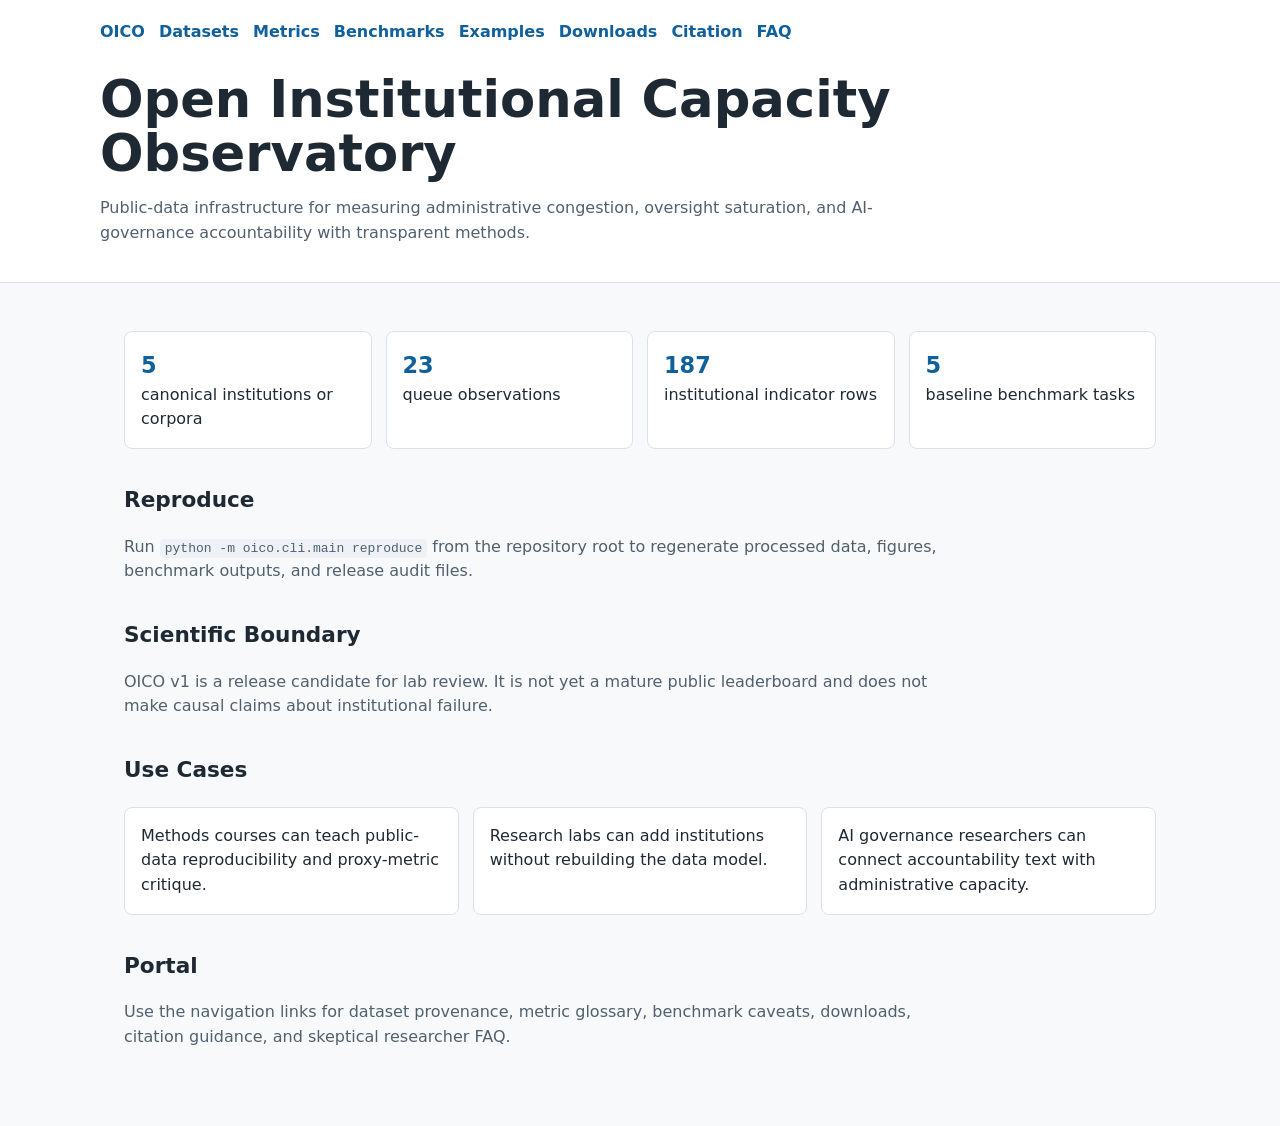
==== website/index.html @ 18b4335b "Release OICO v1.0.0-rc1" ====
<!doctype html>
<html lang="en">
<head>
  <meta charset="utf-8">
  <meta name="viewport" content="width=device-width, initial-scale=1">
  <title>Open Institutional Capacity Observatory</title>
  <link rel="stylesheet" href="style.css">
</head>
<body>
  <header>
    <nav>
      <a href="index.html">OICO</a>
      <a href="datasets.html">Datasets</a>
      <a href="metrics.html">Metrics</a>
      <a href="benchmarks.html">Benchmarks</a>
      <a href="examples.html">Examples</a>
      <a href="downloads.html">Downloads</a>
      <a href="citation.html">Citation</a>
      <a href="faq.html">FAQ</a>
    </nav>
    <div class="hero">
      <h1>Open Institutional Capacity Observatory</h1>
      <p>Public-data infrastructure for measuring administrative congestion, oversight saturation, and AI-governance accountability with transparent methods.</p>
    </div>
  </header>
  <main>
    <section class="grid" aria-label="release summary">
      <div class="item"><div class="metric">5</div><div>canonical institutions or corpora</div></div>
      <div class="item"><div class="metric">23</div><div>queue observations</div></div>
      <div class="item"><div class="metric">187</div><div>institutional indicator rows</div></div>
      <div class="item"><div class="metric">5</div><div>baseline benchmark tasks</div></div>
    </section>
    <h2>Reproduce</h2>
    <p>Run <code>python -m oico.cli.main reproduce</code> from the repository root to regenerate processed data, figures, benchmark outputs, and release audit files.</p>
    <h2>Scientific Boundary</h2>
    <p>OICO v1 is a release candidate for lab review. It is not yet a mature public leaderboard and does not make causal claims about institutional failure.</p>
    <h2>Use Cases</h2>
    <div class="grid">
      <div class="item">Methods courses can teach public-data reproducibility and proxy-metric critique.</div>
      <div class="item">Research labs can add institutions without rebuilding the data model.</div>
      <div class="item">AI governance researchers can connect accountability text with administrative capacity.</div>
    </div>
    <h2>Portal</h2>
    <p>Use the navigation links for dataset provenance, metric glossary, benchmark caveats, downloads, citation guidance, and skeptical researcher FAQ.</p>
  </main>
</body>
</html>
---- website/style.css ----
:root {
  color-scheme: light;
  --ink: #1f2933;
  --muted: #52606d;
  --line: #d9e2ec;
  --accent: #0f609b;
  --green: #2f855a;
  --bg: #f7f9fb;
}

* { box-sizing: border-box; }
body {
  margin: 0;
  font-family: system-ui, -apple-system, Segoe UI, sans-serif;
  color: var(--ink);
  background: var(--bg);
  line-height: 1.55;
}
header {
  background: #fff;
  border-bottom: 1px solid var(--line);
  padding: 20px 24px;
}
nav, main, .hero { max-width: 1080px; margin: 0 auto; }
nav { display: flex; flex-wrap: wrap; gap: 14px; align-items: center; }
nav a { color: var(--accent); text-decoration: none; font-weight: 650; }
main { padding: 28px 24px 60px; }
h1 { font-size: clamp(2rem, 4vw, 4rem); line-height: 1.05; margin: 28px 0 16px; letter-spacing: 0; }
h2 { margin-top: 34px; font-size: 1.35rem; }
p { max-width: 820px; color: var(--muted); }
.grid { display: grid; grid-template-columns: repeat(auto-fit, minmax(220px, 1fr)); gap: 14px; margin-top: 20px; }
.item { background: #fff; border: 1px solid var(--line); border-radius: 8px; padding: 16px; }
.metric { font-weight: 700; color: var(--accent); font-size: 1.4rem; }
code { background: #eef2f7; padding: 2px 5px; border-radius: 4px; }
table { width: 100%; border-collapse: collapse; background: #fff; border: 1px solid var(--line); }
td, th { padding: 10px 12px; border-bottom: 1px solid var(--line); text-align: left; vertical-align: top; }
th { color: var(--muted); font-size: .9rem; }
a { color: var(--accent); }
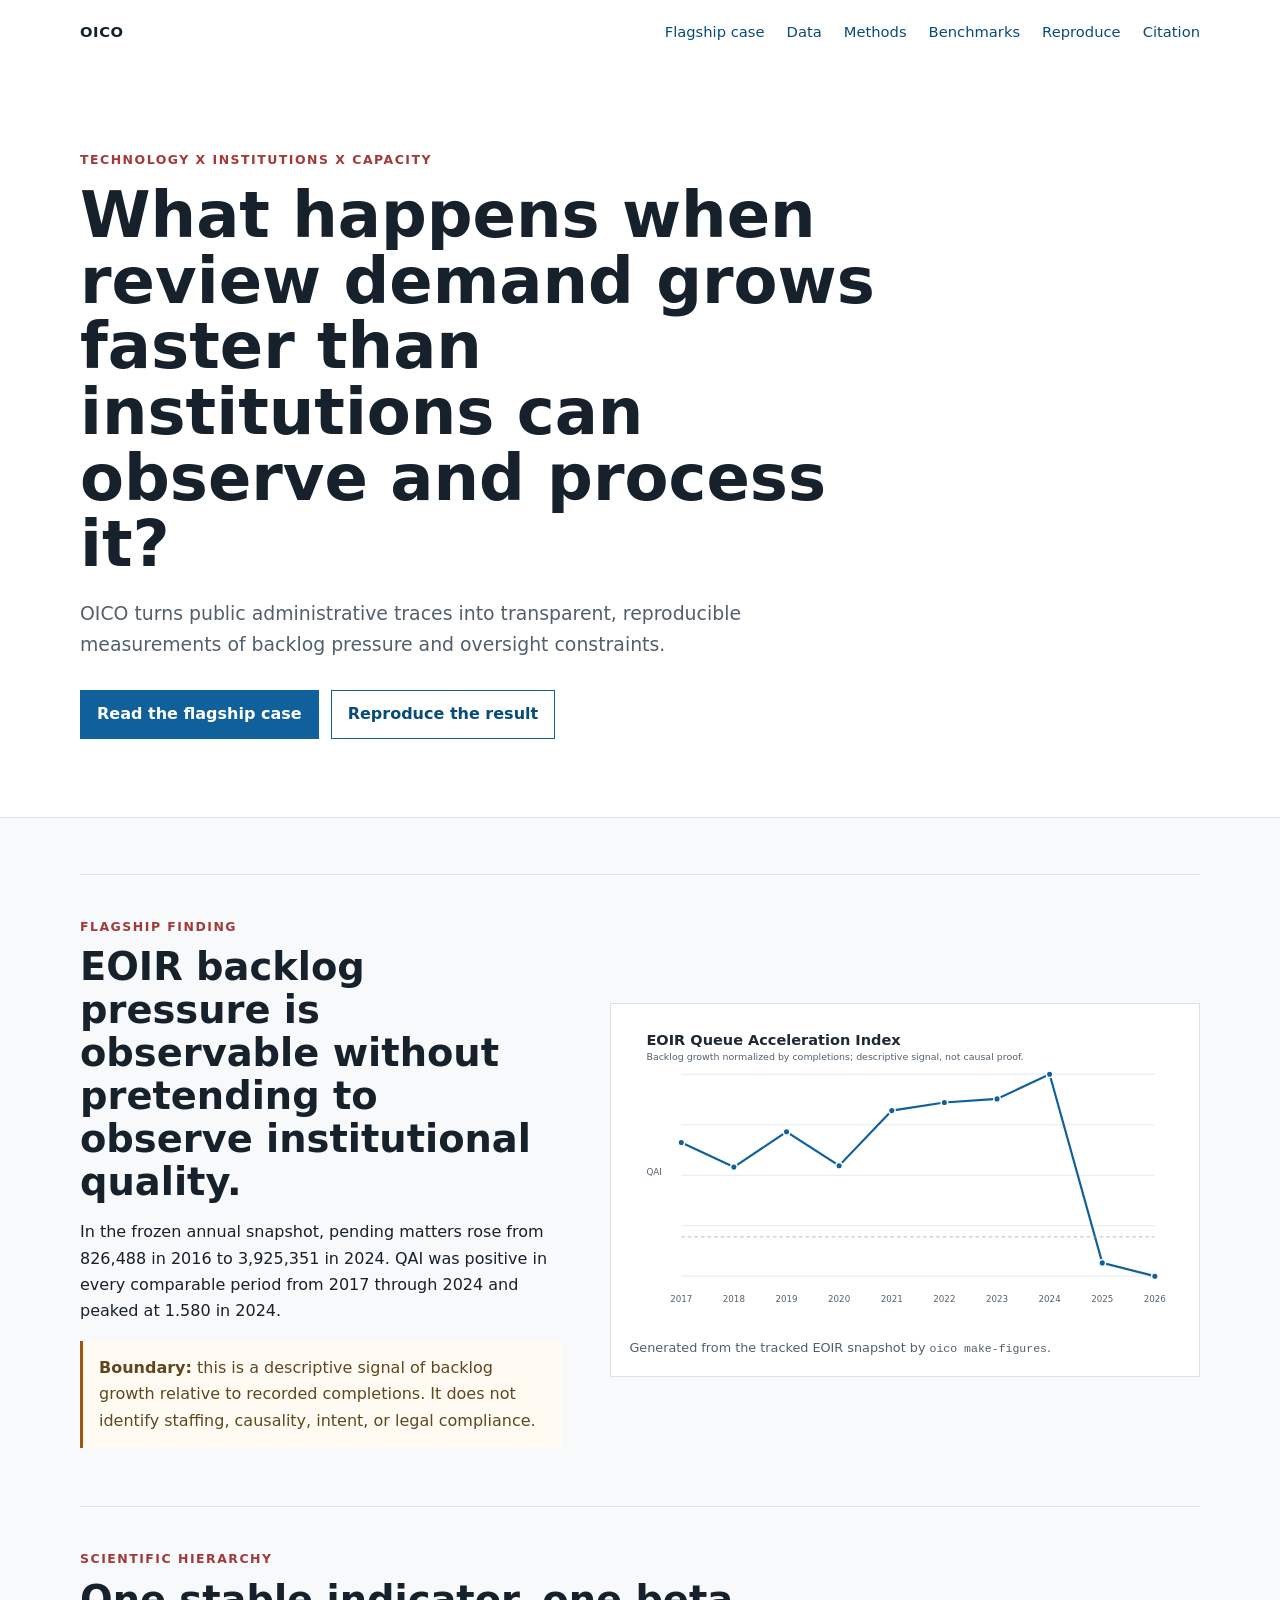
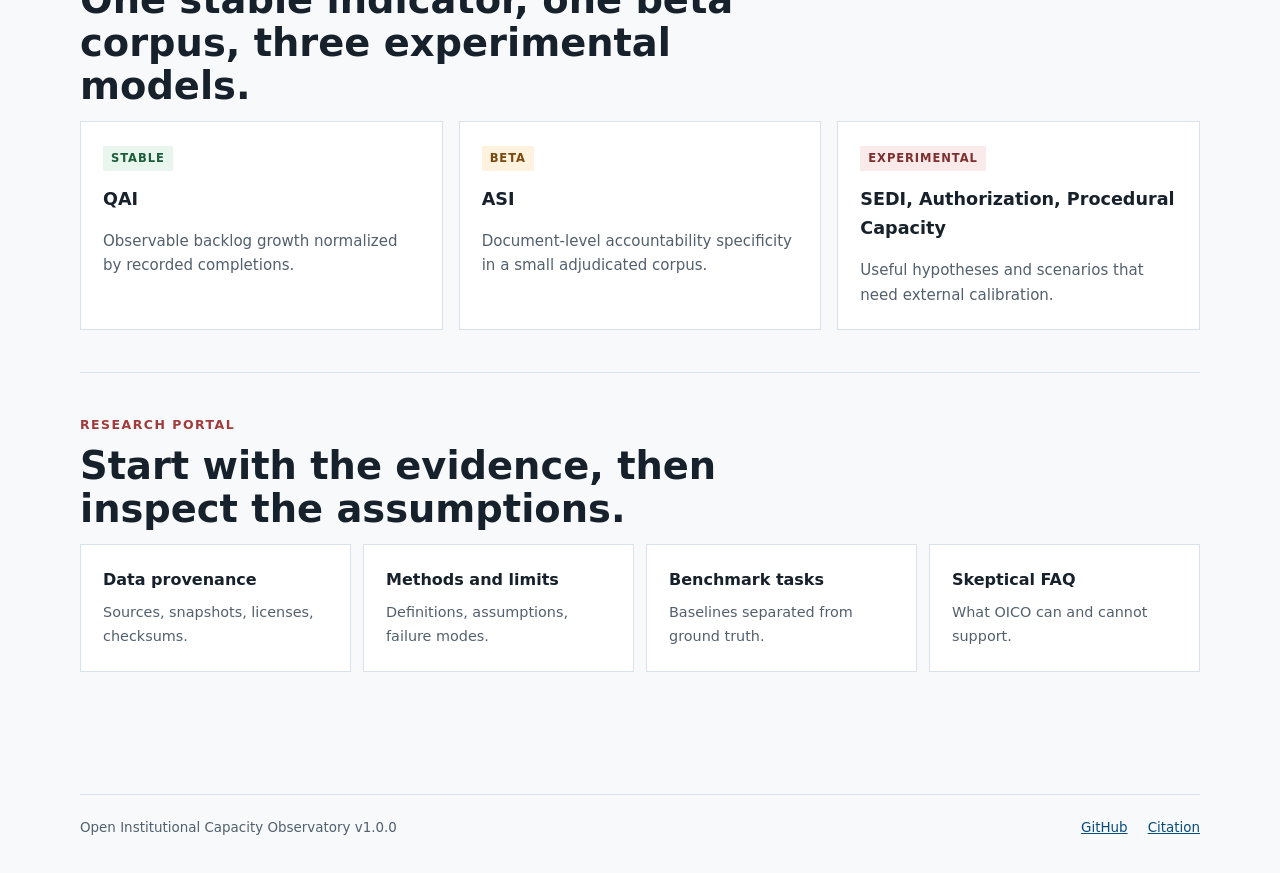
==== commit 0e3d1a21: "docs: rebuild public research narrative and onboarding" ====
--- a/website/index.html
+++ b/website/index.html
@@ -3,45 +3,64 @@
 <head>
   <meta charset="utf-8">
   <meta name="viewport" content="width=device-width, initial-scale=1">
-  <title>Open Institutional Capacity Observatory</title>
+  <meta name="description" content="Open research software for measuring observable administrative congestion and oversight constraints from public data.">
+  <title>OICO | Open Institutional Capacity Observatory</title>
   <link rel="stylesheet" href="style.css">
 </head>
 <body>
-  <header>
-    <nav>
-      <a href="index.html">OICO</a>
-      <a href="datasets.html">Datasets</a>
-      <a href="metrics.html">Metrics</a>
+  <header class="masthead">
+    <nav aria-label="Primary navigation">
+      <a class="brand" href="index.html">OICO</a>
+      <a href="examples.html">Flagship case</a>
+      <a href="datasets.html">Data</a>
+      <a href="metrics.html">Methods</a>
       <a href="benchmarks.html">Benchmarks</a>
-      <a href="examples.html">Examples</a>
-      <a href="downloads.html">Downloads</a>
+      <a href="downloads.html">Reproduce</a>
       <a href="citation.html">Citation</a>
-      <a href="faq.html">FAQ</a>
     </nav>
     <div class="hero">
-      <h1>Open Institutional Capacity Observatory</h1>
-      <p>Public-data infrastructure for measuring administrative congestion, oversight saturation, and AI-governance accountability with transparent methods.</p>
+      <p class="eyebrow">Technology x institutions x capacity</p>
+      <h1>What happens when review demand grows faster than institutions can observe and process it?</h1>
+      <p class="lede">OICO turns public administrative traces into transparent, reproducible measurements of backlog pressure and oversight constraints.</p>
+      <div class="actions">
+        <a class="button primary" href="examples.html">Read the flagship case</a>
+        <a class="button secondary" href="downloads.html">Reproduce the result</a>
+      </div>
     </div>
   </header>
   <main>
-    <section class="grid" aria-label="release summary">
-      <div class="item"><div class="metric">5</div><div>canonical institutions or corpora</div></div>
-      <div class="item"><div class="metric">23</div><div>queue observations</div></div>
-      <div class="item"><div class="metric">187</div><div>institutional indicator rows</div></div>
-      <div class="item"><div class="metric">5</div><div>baseline benchmark tasks</div></div>
+    <section class="feature" aria-labelledby="finding-title">
+      <div>
+        <p class="eyebrow">Flagship finding</p>
+        <h2 id="finding-title">EOIR backlog pressure is observable without pretending to observe institutional quality.</h2>
+        <p>In the frozen annual snapshot, pending matters rose from 826,488 in 2016 to 3,925,351 in 2024. QAI was positive in every comparable period from 2017 through 2024 and peaked at 1.580 in 2024.</p>
+        <p class="boundary"><strong>Boundary:</strong> this is a descriptive signal of backlog growth relative to recorded completions. It does not identify staffing, causality, intent, or legal compliance.</p>
+      </div>
+      <figure>
+        <img src="assets/qai_eoir.svg" alt="Line chart of EOIR Queue Acceleration Index by fiscal year, with positive values through 2024 and negative values in later snapshot rows.">
+        <figcaption>Generated from the tracked EOIR snapshot by <code>oico make-figures</code>.</figcaption>
+      </figure>
     </section>
-    <h2>Reproduce</h2>
-    <p>Run <code>python -m oico.cli.main reproduce</code> from the repository root to regenerate processed data, figures, benchmark outputs, and release audit files.</p>
-    <h2>Scientific Boundary</h2>
-    <p>OICO v1 is a release candidate for lab review. It is not yet a mature public leaderboard and does not make causal claims about institutional failure.</p>
-    <h2>Use Cases</h2>
-    <div class="grid">
-      <div class="item">Methods courses can teach public-data reproducibility and proxy-metric critique.</div>
-      <div class="item">Research labs can add institutions without rebuilding the data model.</div>
-      <div class="item">AI governance researchers can connect accountability text with administrative capacity.</div>
-    </div>
-    <h2>Portal</h2>
-    <p>Use the navigation links for dataset provenance, metric glossary, benchmark caveats, downloads, citation guidance, and skeptical researcher FAQ.</p>
+    <section class="status-strip" aria-labelledby="status-title">
+      <p class="eyebrow">Scientific hierarchy</p>
+      <h2 id="status-title">One stable indicator, one beta corpus, three experimental models.</h2>
+      <div class="status-grid">
+        <div><span class="status stable">Stable</span><strong>QAI</strong><p>Observable backlog growth normalized by recorded completions.</p></div>
+        <div><span class="status beta">Beta</span><strong>ASI</strong><p>Document-level accountability specificity in a small adjudicated corpus.</p></div>
+        <div><span class="status experimental">Experimental</span><strong>SEDI, Authorization, Procedural Capacity</strong><p>Useful hypotheses and scenarios that need external calibration.</p></div>
+      </div>
+    </section>
+    <section class="portal" aria-labelledby="portal-title">
+      <p class="eyebrow">Research portal</p>
+      <h2 id="portal-title">Start with the evidence, then inspect the assumptions.</h2>
+      <div class="portal-links">
+        <a href="datasets.html"><strong>Data provenance</strong><span>Sources, snapshots, licenses, checksums.</span></a>
+        <a href="metrics.html"><strong>Methods and limits</strong><span>Definitions, assumptions, failure modes.</span></a>
+        <a href="benchmarks.html"><strong>Benchmark tasks</strong><span>Baselines separated from ground truth.</span></a>
+        <a href="faq.html"><strong>Skeptical FAQ</strong><span>What OICO can and cannot support.</span></a>
+      </div>
+    </section>
   </main>
+  <footer><span>Open Institutional Capacity Observatory v1.0.0</span><a href="https://github.com/SilverCoin256/open-institutional-capacity-observatory">GitHub</a><a href="citation.html">Citation</a></footer>
 </body>
 </html>
--- a/website/style.css
+++ b/website/style.css
@@ -1,38 +1,64 @@
 :root {
-  color-scheme: light;
-  --ink: #1f2933;
+  --ink: #17212b;
   --muted: #52606d;
   --line: #d9e2ec;
-  --accent: #0f609b;
+  --paper: #f7f9fb;
+  --panel: #ffffff;
+  --blue: #0f609b;
+  --blue-dark: #084c7a;
   --green: #2f855a;
-  --bg: #f7f9fb;
+  --amber: #9f580a;
+  --red: #a33a3a;
 }
 
 * { box-sizing: border-box; }
-body {
-  margin: 0;
-  font-family: system-ui, -apple-system, Segoe UI, sans-serif;
-  color: var(--ink);
-  background: var(--bg);
-  line-height: 1.55;
+body { margin: 0; background: var(--paper); color: var(--ink); font: 16px/1.65 system-ui, -apple-system, BlinkMacSystemFont, "Segoe UI", sans-serif; }
+a { color: var(--blue-dark); }
+a:hover { color: var(--red); }
+.masthead { border-bottom: 1px solid var(--line); background: var(--panel); }
+nav, main, footer { width: min(1120px, calc(100% - 40px)); margin: 0 auto; }
+nav { display: flex; gap: 22px; align-items: center; min-height: 64px; flex-wrap: wrap; }
+nav a { text-decoration: none; font-size: 0.92rem; }
+.brand { margin-right: auto; color: var(--ink); font-weight: 800; letter-spacing: 0.04em; }
+.hero { width: min(1120px, calc(100% - 40px)); margin: 0 auto; padding: 86px 0 78px; }
+.hero h1 { max-width: 830px; margin: 12px 0 20px; font-size: clamp(2.3rem, 5vw, 4.8rem); line-height: 1.03; letter-spacing: 0; }
+.lede { max-width: 680px; margin: 0; color: var(--muted); font-size: 1.18rem; }
+.eyebrow { margin: 0; color: var(--red); font-size: 0.78rem; font-weight: 800; letter-spacing: 0.12em; text-transform: uppercase; }
+.actions { display: flex; gap: 12px; margin-top: 30px; flex-wrap: wrap; }
+.button { display: inline-block; padding: 10px 16px; border: 1px solid var(--blue); text-decoration: none; font-weight: 700; }
+.button.primary { background: var(--blue); color: white; }
+.button.secondary { background: white; color: var(--blue-dark); }
+main { padding: 56px 0 80px; }
+section { padding: 42px 0; border-top: 1px solid var(--line); }
+h2 { max-width: 760px; margin: 8px 0 14px; font-size: clamp(1.6rem, 3vw, 2.5rem); line-height: 1.12; }
+p { max-width: 700px; }
+.feature { display: grid; grid-template-columns: minmax(0, 0.9fr) minmax(0, 1.1fr); gap: 48px; align-items: center; }
+figure { margin: 0; padding: 18px; background: var(--panel); border: 1px solid var(--line); }
+figure img { display: block; width: 100%; height: auto; }
+figcaption { margin-top: 10px; color: var(--muted); font-size: 0.8rem; }
+.boundary { padding: 14px 16px; border-left: 3px solid var(--amber); background: #fffaf2; color: #5f481f; }
+.status-grid { display: grid; grid-template-columns: repeat(3, 1fr); gap: 16px; }
+.status-grid > div, .portal-links a { display: block; padding: 22px; background: var(--panel); border: 1px solid var(--line); }
+.status-grid strong { display: block; margin-top: 14px; font-size: 1.1rem; }
+.status-grid p { margin-bottom: 0; color: var(--muted); font-size: 0.94rem; }
+.status { display: inline-block; padding: 3px 8px; font-size: 0.72rem; font-weight: 800; text-transform: uppercase; letter-spacing: 0.08em; }
+.status.stable { color: #1b5e3b; background: #e9f6ee; }
+.status.beta { color: #7b480e; background: #fff3df; }
+.status.experimental { color: #7e2f2f; background: #fbeaea; }
+.portal-links { display: grid; grid-template-columns: repeat(4, 1fr); gap: 12px; }
+.portal-links a { color: var(--ink); text-decoration: none; }
+.portal-links a:hover { border-color: var(--blue); }
+.portal-links strong, .portal-links span { display: block; }
+.portal-links span { margin-top: 8px; color: var(--muted); font-size: 0.9rem; }
+footer { display: flex; gap: 20px; padding: 22px 0 34px; border-top: 1px solid var(--line); color: var(--muted); font-size: 0.84rem; }
+footer span { margin-right: auto; }
+code { font-family: ui-monospace, SFMono-Regular, Menlo, monospace; font-size: 0.9em; }
+@media (max-width: 760px) {
+  nav { gap: 12px 16px; padding: 12px 0; }
+  .brand { width: 100%; }
+  .hero { padding: 56px 0; }
+  .feature, .status-grid, .portal-links { grid-template-columns: 1fr; }
+  main { padding-top: 24px; }
+  footer { flex-wrap: wrap; }
+  footer span { width: 100%; }
 }
-header {
-  background: #fff;
-  border-bottom: 1px solid var(--line);
-  padding: 20px 24px;
-}
-nav, main, .hero { max-width: 1080px; margin: 0 auto; }
-nav { display: flex; flex-wrap: wrap; gap: 14px; align-items: center; }
-nav a { color: var(--accent); text-decoration: none; font-weight: 650; }
-main { padding: 28px 24px 60px; }
-h1 { font-size: clamp(2rem, 4vw, 4rem); line-height: 1.05; margin: 28px 0 16px; letter-spacing: 0; }
-h2 { margin-top: 34px; font-size: 1.35rem; }
-p { max-width: 820px; color: var(--muted); }
-.grid { display: grid; grid-template-columns: repeat(auto-fit, minmax(220px, 1fr)); gap: 14px; margin-top: 20px; }
-.item { background: #fff; border: 1px solid var(--line); border-radius: 8px; padding: 16px; }
-.metric { font-weight: 700; color: var(--accent); font-size: 1.4rem; }
-code { background: #eef2f7; padding: 2px 5px; border-radius: 4px; }
-table { width: 100%; border-collapse: collapse; background: #fff; border: 1px solid var(--line); }
-td, th { padding: 10px 12px; border-bottom: 1px solid var(--line); text-align: left; vertical-align: top; }
-th { color: var(--muted); font-size: .9rem; }
-a { color: var(--accent); }
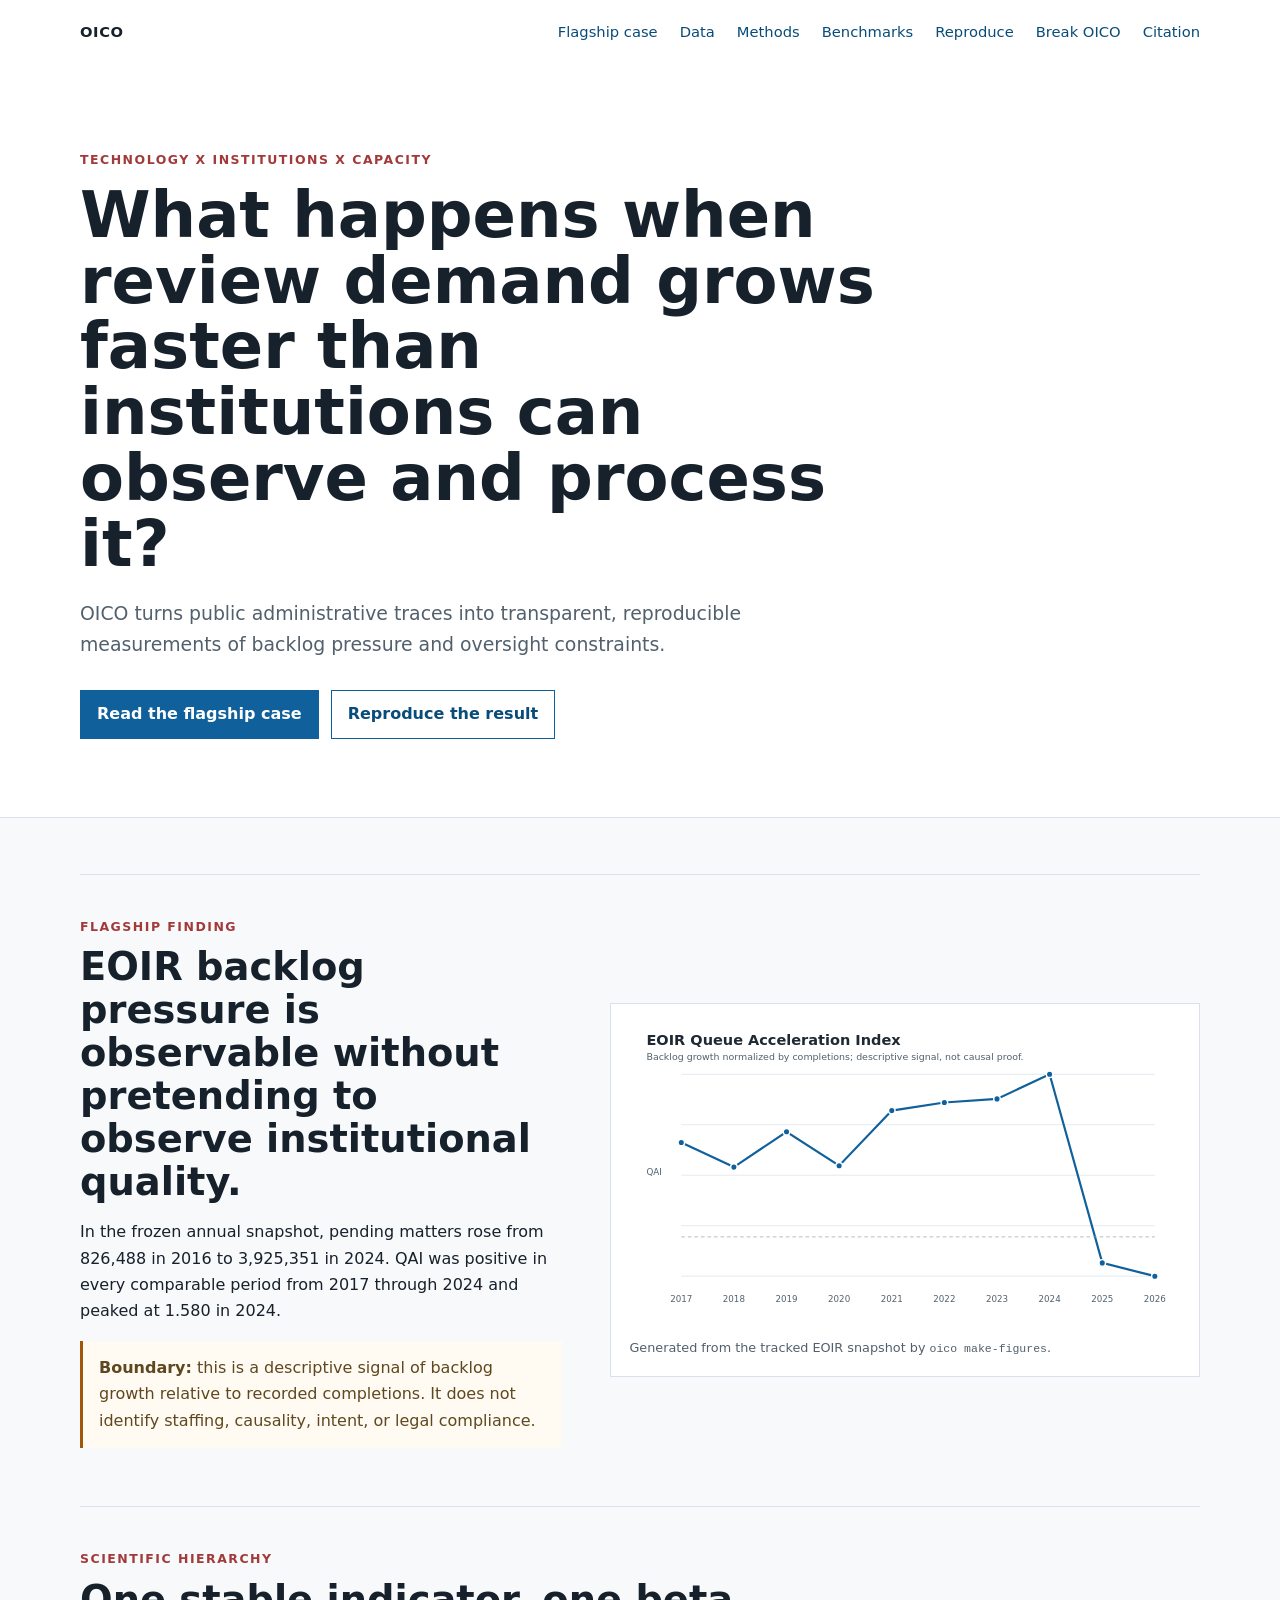
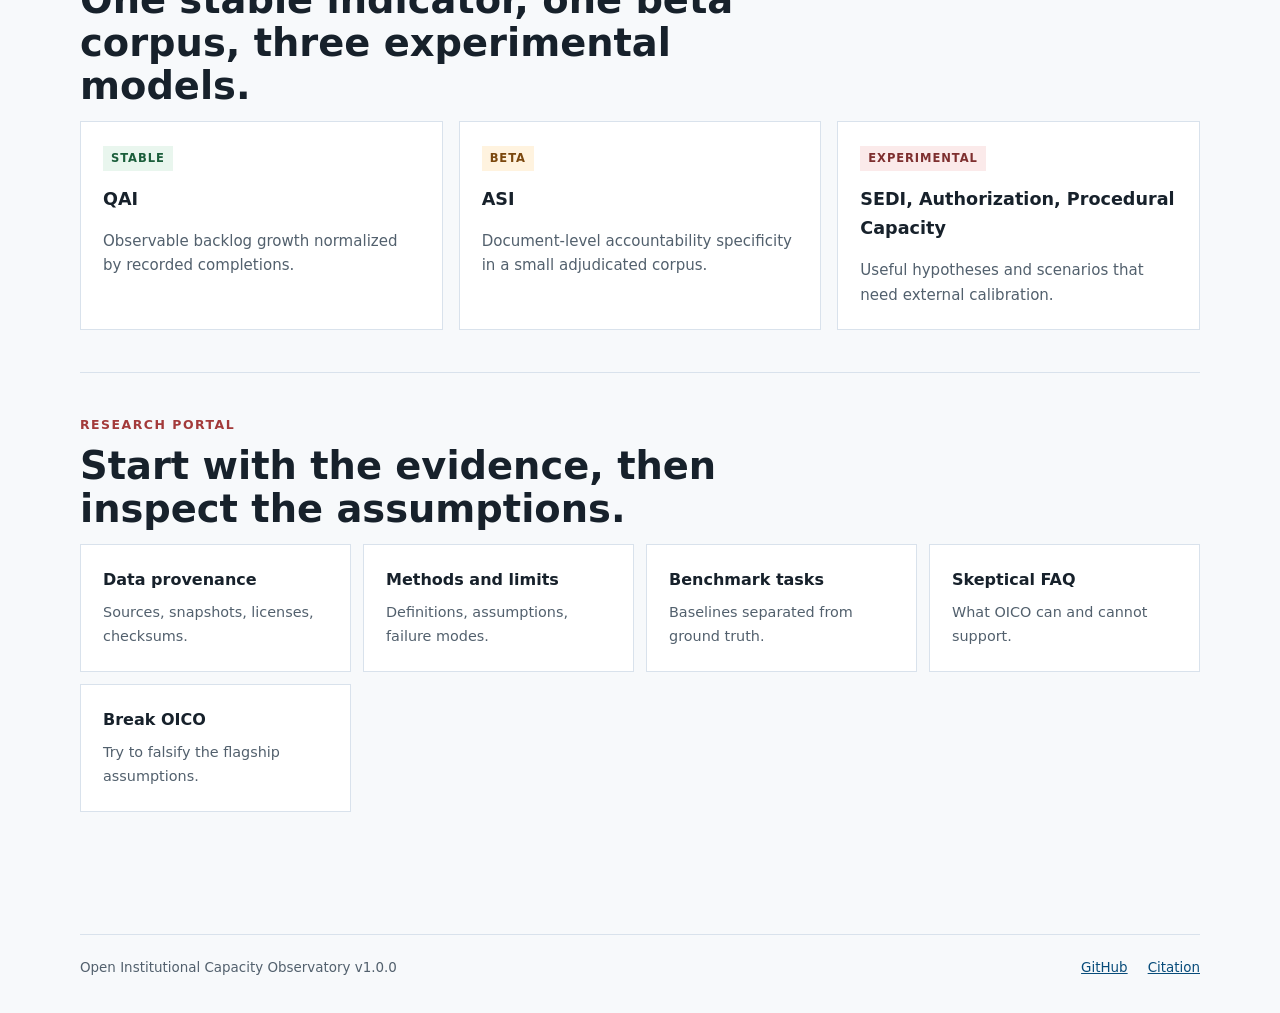
==== commit ce1bd373: "ops: finish external validation infrastructure" ====
--- a/website/index.html
+++ b/website/index.html
@@ -15,7 +15,8 @@
       <a href="datasets.html">Data</a>
       <a href="metrics.html">Methods</a>
       <a href="benchmarks.html">Benchmarks</a>
-      <a href="downloads.html">Reproduce</a>
+      <a href="reproduce/">Reproduce</a>
+      <a href="break.html">Break OICO</a>
       <a href="citation.html">Citation</a>
     </nav>
     <div class="hero">
@@ -24,7 +25,7 @@
       <p class="lede">OICO turns public administrative traces into transparent, reproducible measurements of backlog pressure and oversight constraints.</p>
       <div class="actions">
         <a class="button primary" href="examples.html">Read the flagship case</a>
-        <a class="button secondary" href="downloads.html">Reproduce the result</a>
+        <a class="button secondary" href="reproduce/">Reproduce the result</a>
       </div>
     </div>
   </header>
@@ -58,6 +59,7 @@
         <a href="metrics.html"><strong>Methods and limits</strong><span>Definitions, assumptions, failure modes.</span></a>
         <a href="benchmarks.html"><strong>Benchmark tasks</strong><span>Baselines separated from ground truth.</span></a>
         <a href="faq.html"><strong>Skeptical FAQ</strong><span>What OICO can and cannot support.</span></a>
+        <a href="break.html"><strong>Break OICO</strong><span>Try to falsify the flagship assumptions.</span></a>
       </div>
     </section>
   </main>
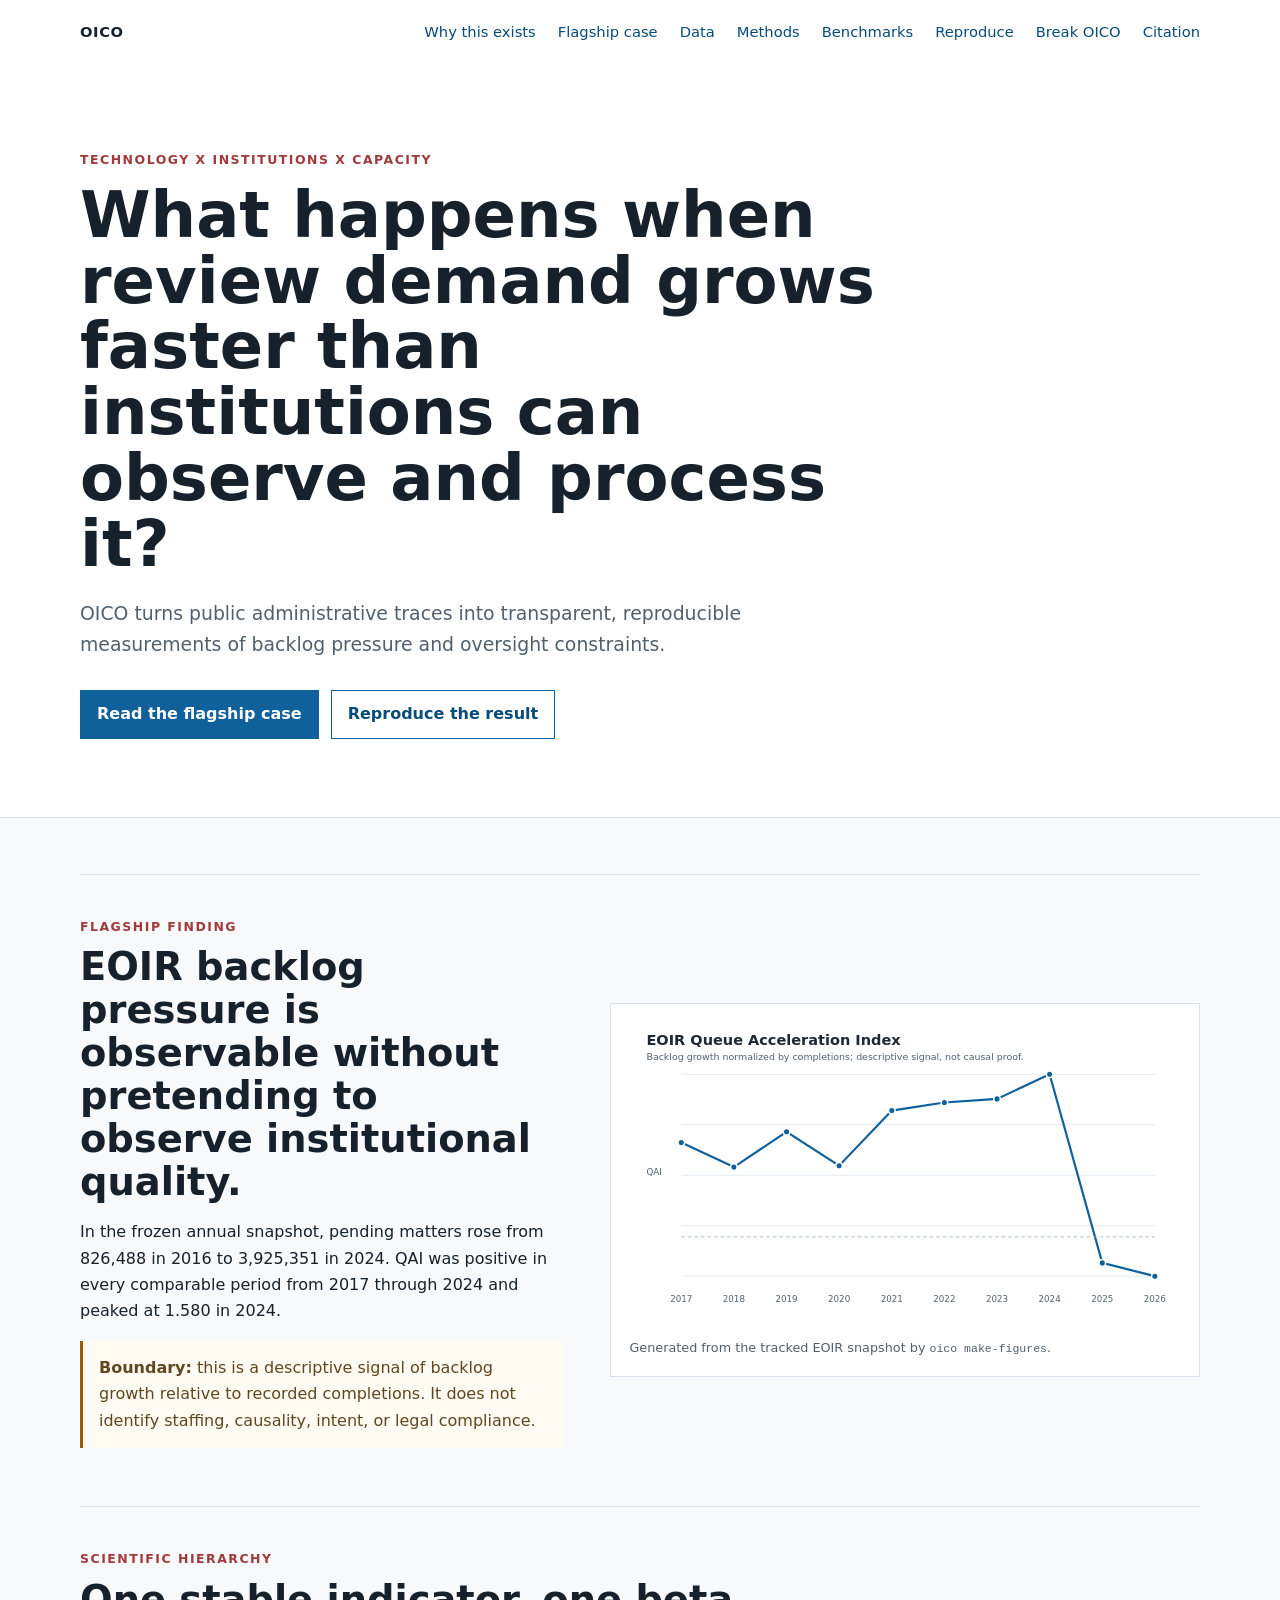
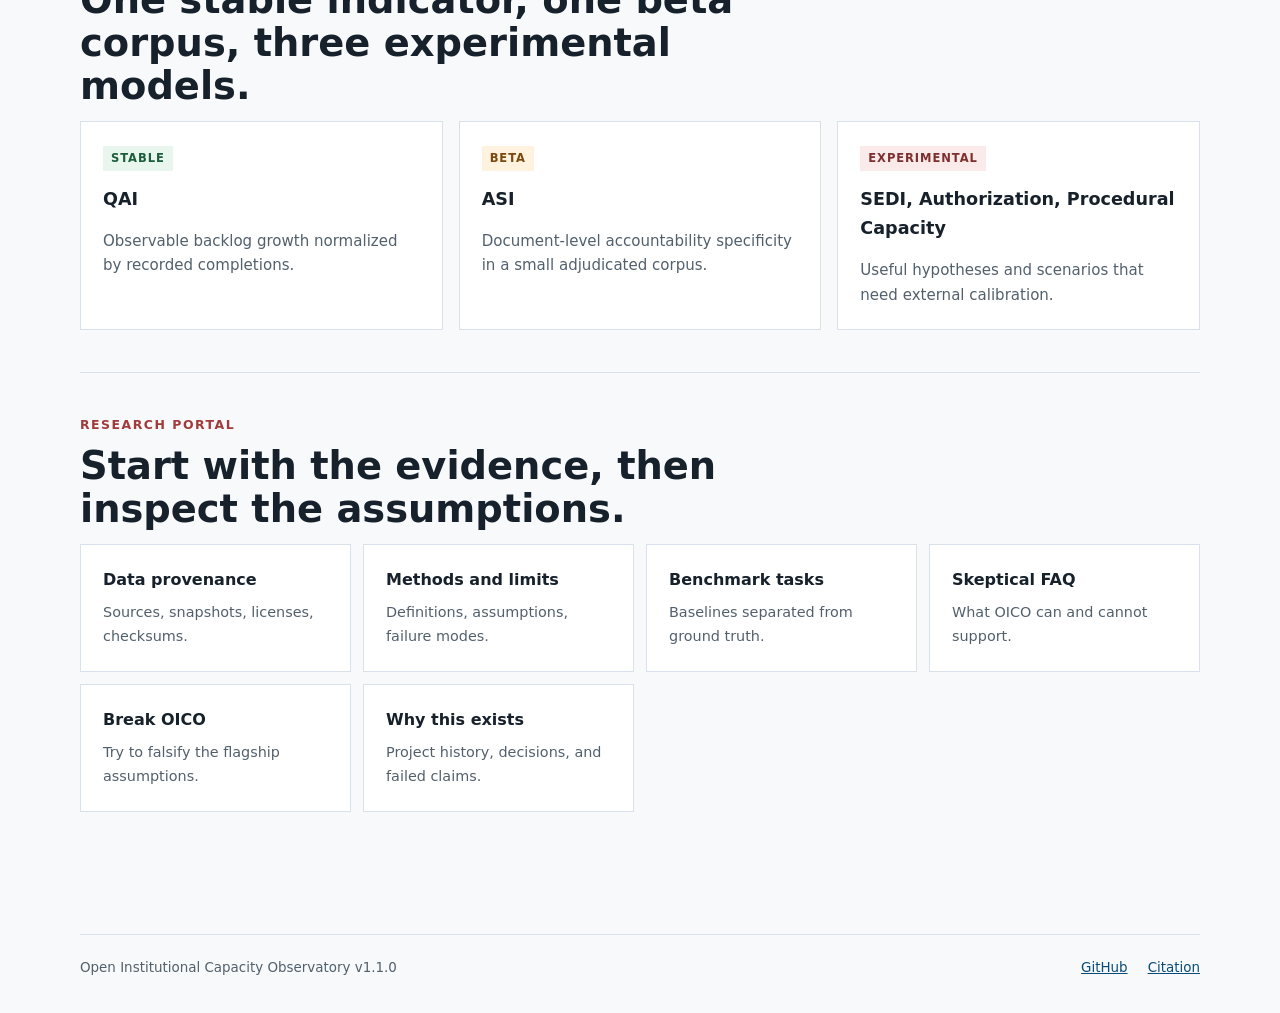
==== commit a084cfb6: "release: publish OICO v1.1.0 research package" ====
--- a/website/index.html
+++ b/website/index.html
@@ -11,6 +11,7 @@
   <header class="masthead">
     <nav aria-label="Primary navigation">
       <a class="brand" href="index.html">OICO</a>
+      <a href="why.html">Why this exists</a>
       <a href="examples.html">Flagship case</a>
       <a href="datasets.html">Data</a>
       <a href="metrics.html">Methods</a>
@@ -60,9 +61,10 @@
         <a href="benchmarks.html"><strong>Benchmark tasks</strong><span>Baselines separated from ground truth.</span></a>
         <a href="faq.html"><strong>Skeptical FAQ</strong><span>What OICO can and cannot support.</span></a>
         <a href="break.html"><strong>Break OICO</strong><span>Try to falsify the flagship assumptions.</span></a>
+        <a href="why.html"><strong>Why this exists</strong><span>Project history, decisions, and failed claims.</span></a>
       </div>
     </section>
   </main>
-  <footer><span>Open Institutional Capacity Observatory v1.0.0</span><a href="https://github.com/SilverCoin256/open-institutional-capacity-observatory">GitHub</a><a href="citation.html">Citation</a></footer>
+  <footer><span>Open Institutional Capacity Observatory v1.1.0</span><a href="https://github.com/SilverCoin256/open-institutional-capacity-observatory">GitHub</a><a href="citation.html">Citation</a></footer>
 </body>
 </html>
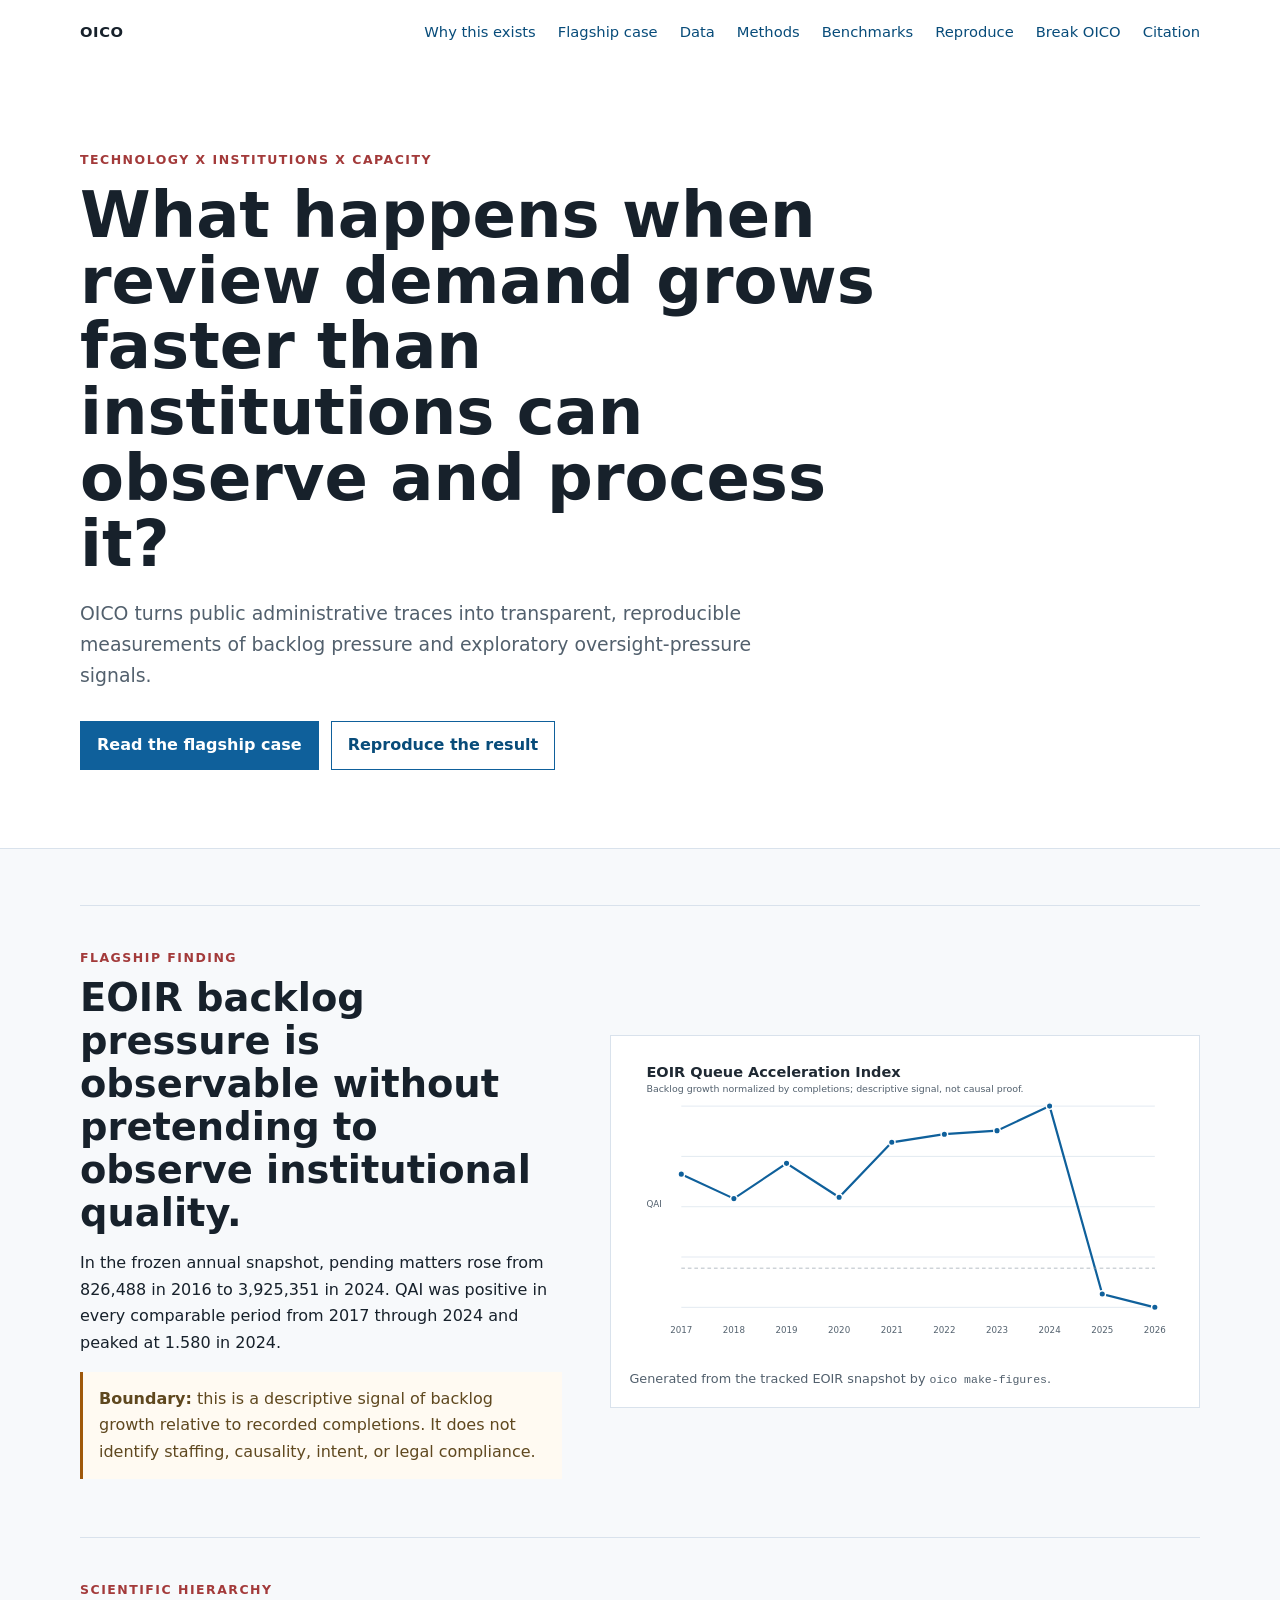
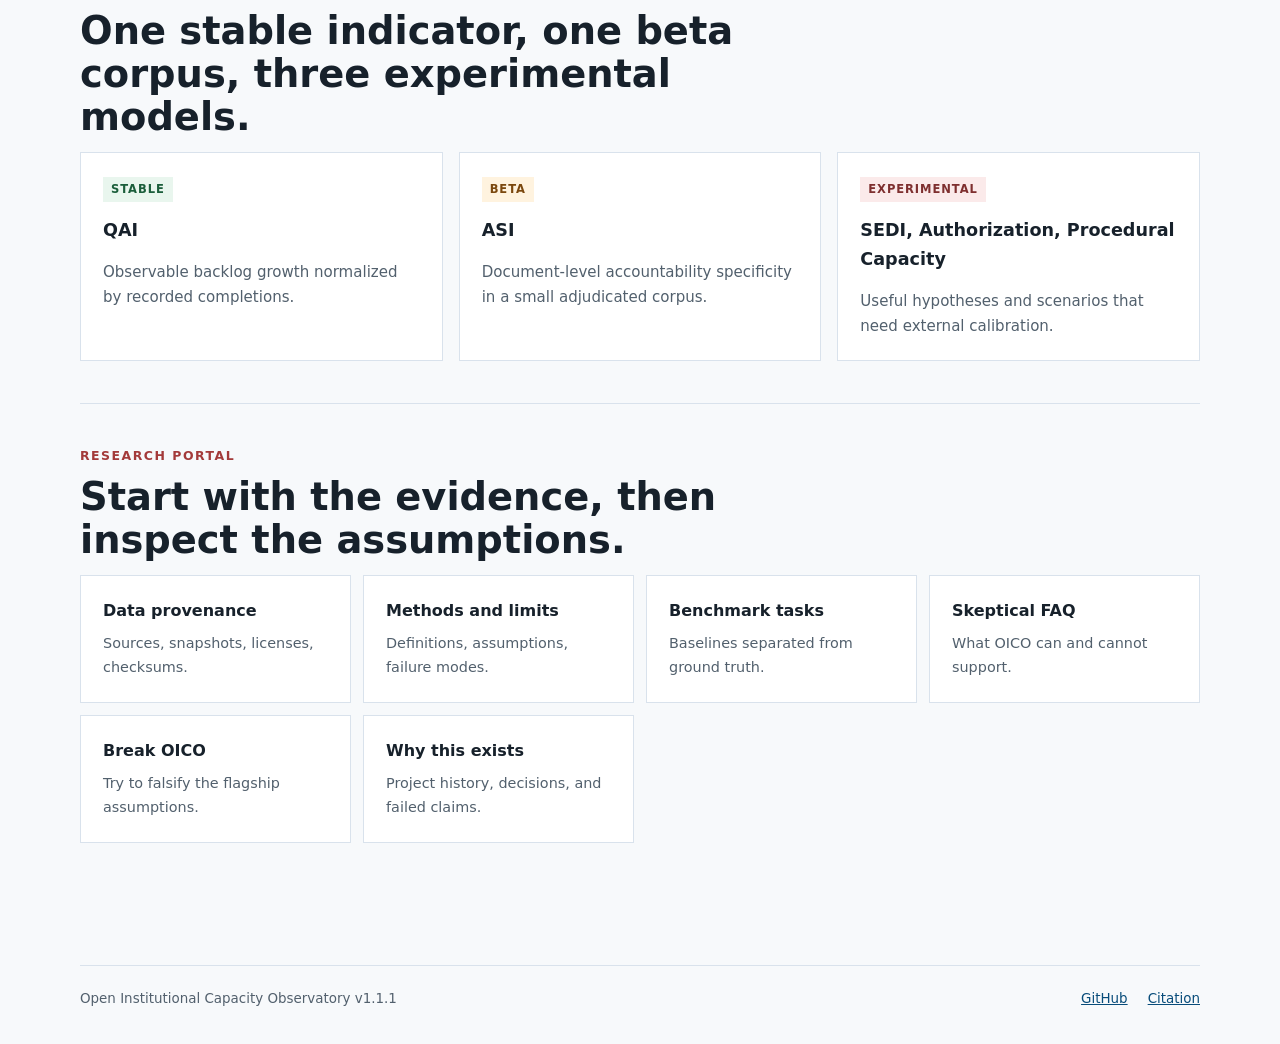
==== commit 89a633b3: "release: finalize OICO v1.1.1 freeze" ====
--- a/website/index.html
+++ b/website/index.html
@@ -3,7 +3,7 @@
 <head>
   <meta charset="utf-8">
   <meta name="viewport" content="width=device-width, initial-scale=1">
-  <meta name="description" content="Open research software for measuring observable administrative congestion and oversight constraints from public data.">
+  <meta name="description" content="Open research software for measuring observable administrative congestion and exploratory oversight-pressure signals from public data.">
   <title>OICO | Open Institutional Capacity Observatory</title>
   <link rel="stylesheet" href="style.css">
 </head>
@@ -23,7 +23,7 @@
     <div class="hero">
       <p class="eyebrow">Technology x institutions x capacity</p>
       <h1>What happens when review demand grows faster than institutions can observe and process it?</h1>
-      <p class="lede">OICO turns public administrative traces into transparent, reproducible measurements of backlog pressure and oversight constraints.</p>
+      <p class="lede">OICO turns public administrative traces into transparent, reproducible measurements of backlog pressure and exploratory oversight-pressure signals.</p>
       <div class="actions">
         <a class="button primary" href="examples.html">Read the flagship case</a>
         <a class="button secondary" href="reproduce/">Reproduce the result</a>
@@ -65,6 +65,6 @@
       </div>
     </section>
   </main>
-  <footer><span>Open Institutional Capacity Observatory v1.1.0</span><a href="https://github.com/SilverCoin256/open-institutional-capacity-observatory">GitHub</a><a href="citation.html">Citation</a></footer>
+  <footer><span>Open Institutional Capacity Observatory v1.1.1</span><a href="https://github.com/SilverCoin256/open-institutional-capacity-observatory">GitHub</a><a href="citation.html">Citation</a></footer>
 </body>
 </html>
